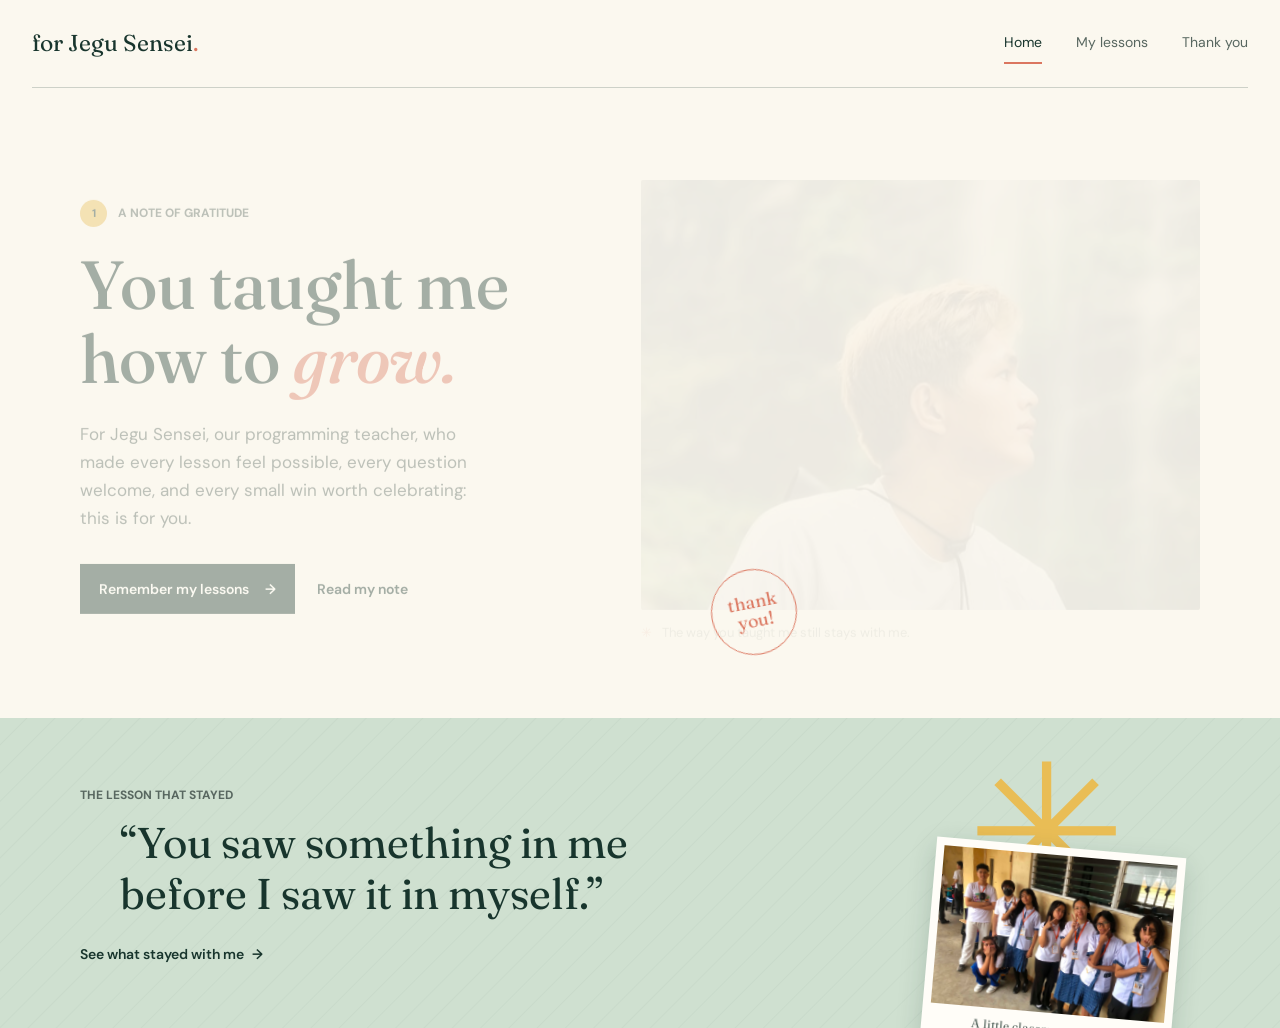
==== index.html @ d5efbe0b "Add index.html for website redirection" ====
<!DOCTYPE html>
<html lang="en">
<head>
  <meta charset="UTF-8">
  <meta name="viewport" content="width=device-width, initial-scale=1">
  <meta http-equiv="refresh" content="0; url=appreciation%20page/home.html">
  <title>Opening the website...</title>
</head>
<body>
  <p><a href="appreciation%20page/home.html">Open the website</a></p>
</body>
</html>
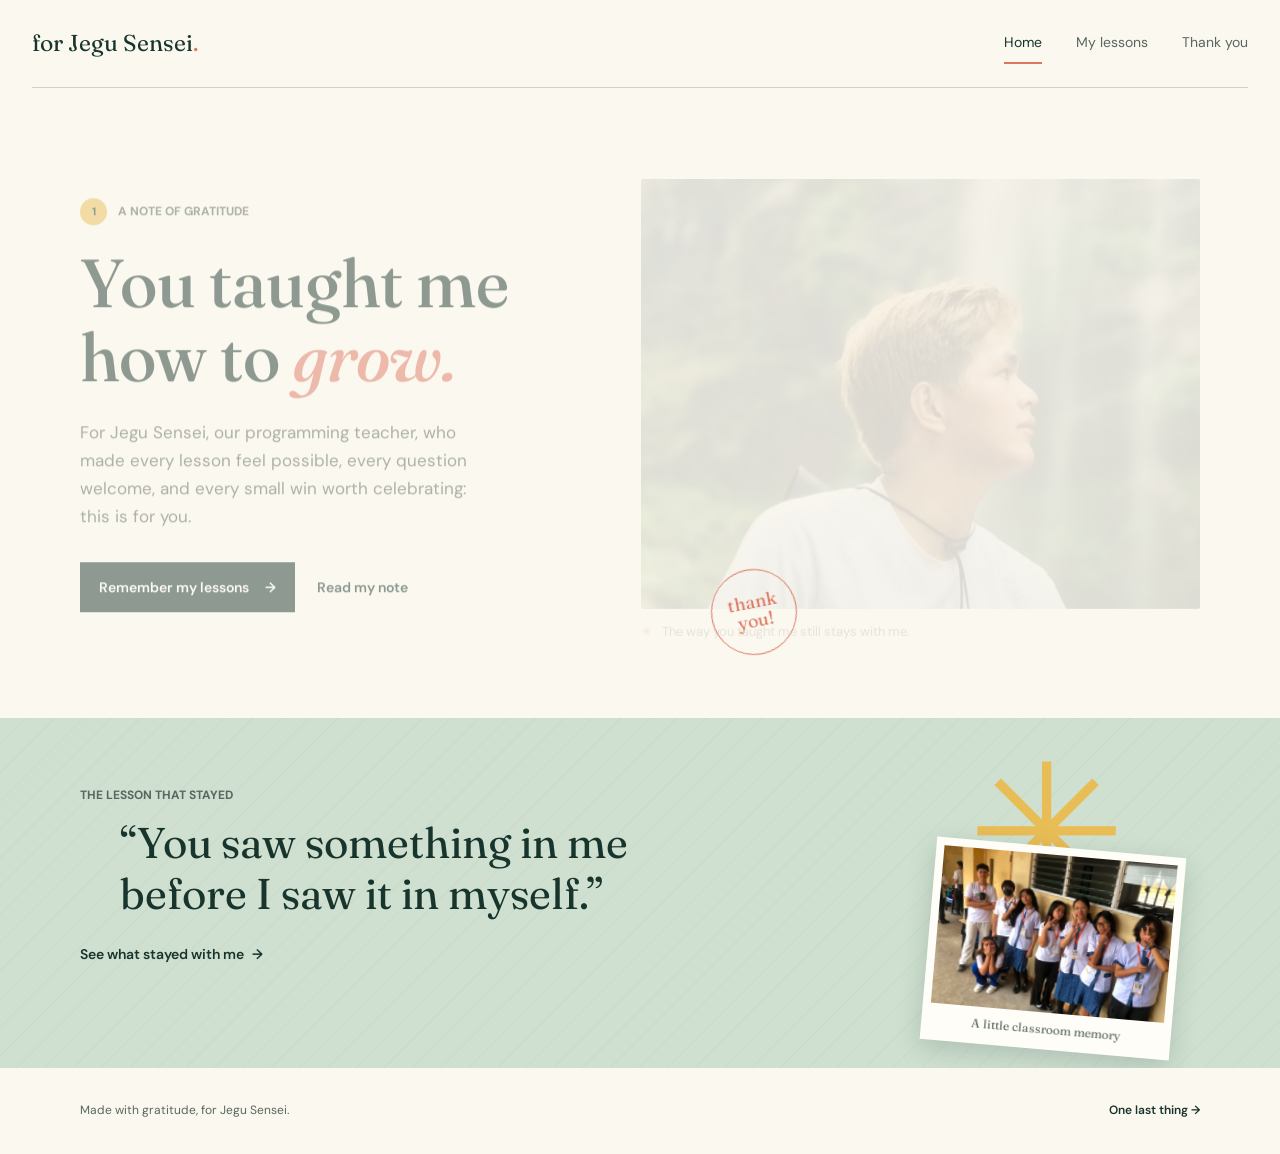
==== commit e384f3af: "Fix meta refresh URL in index.html" ====
--- a/index.html
+++ b/index.html
@@ -3,10 +3,10 @@
 <head>
   <meta charset="UTF-8">
   <meta name="viewport" content="width=device-width, initial-scale=1">
-  <meta http-equiv="refresh" content="0; url=appreciation%20page/home.html">
+  <meta http-equiv="refresh" content="0; url=appreciation%20page/index.html">
   <title>Opening the website...</title>
 </head>
 <body>
-  <p><a href="appreciation%20page/home.html">Open the website</a></p>
+  <p><a href="appreciation%20page/index.html">Open the website</a></p>
 </body>
 </html>
